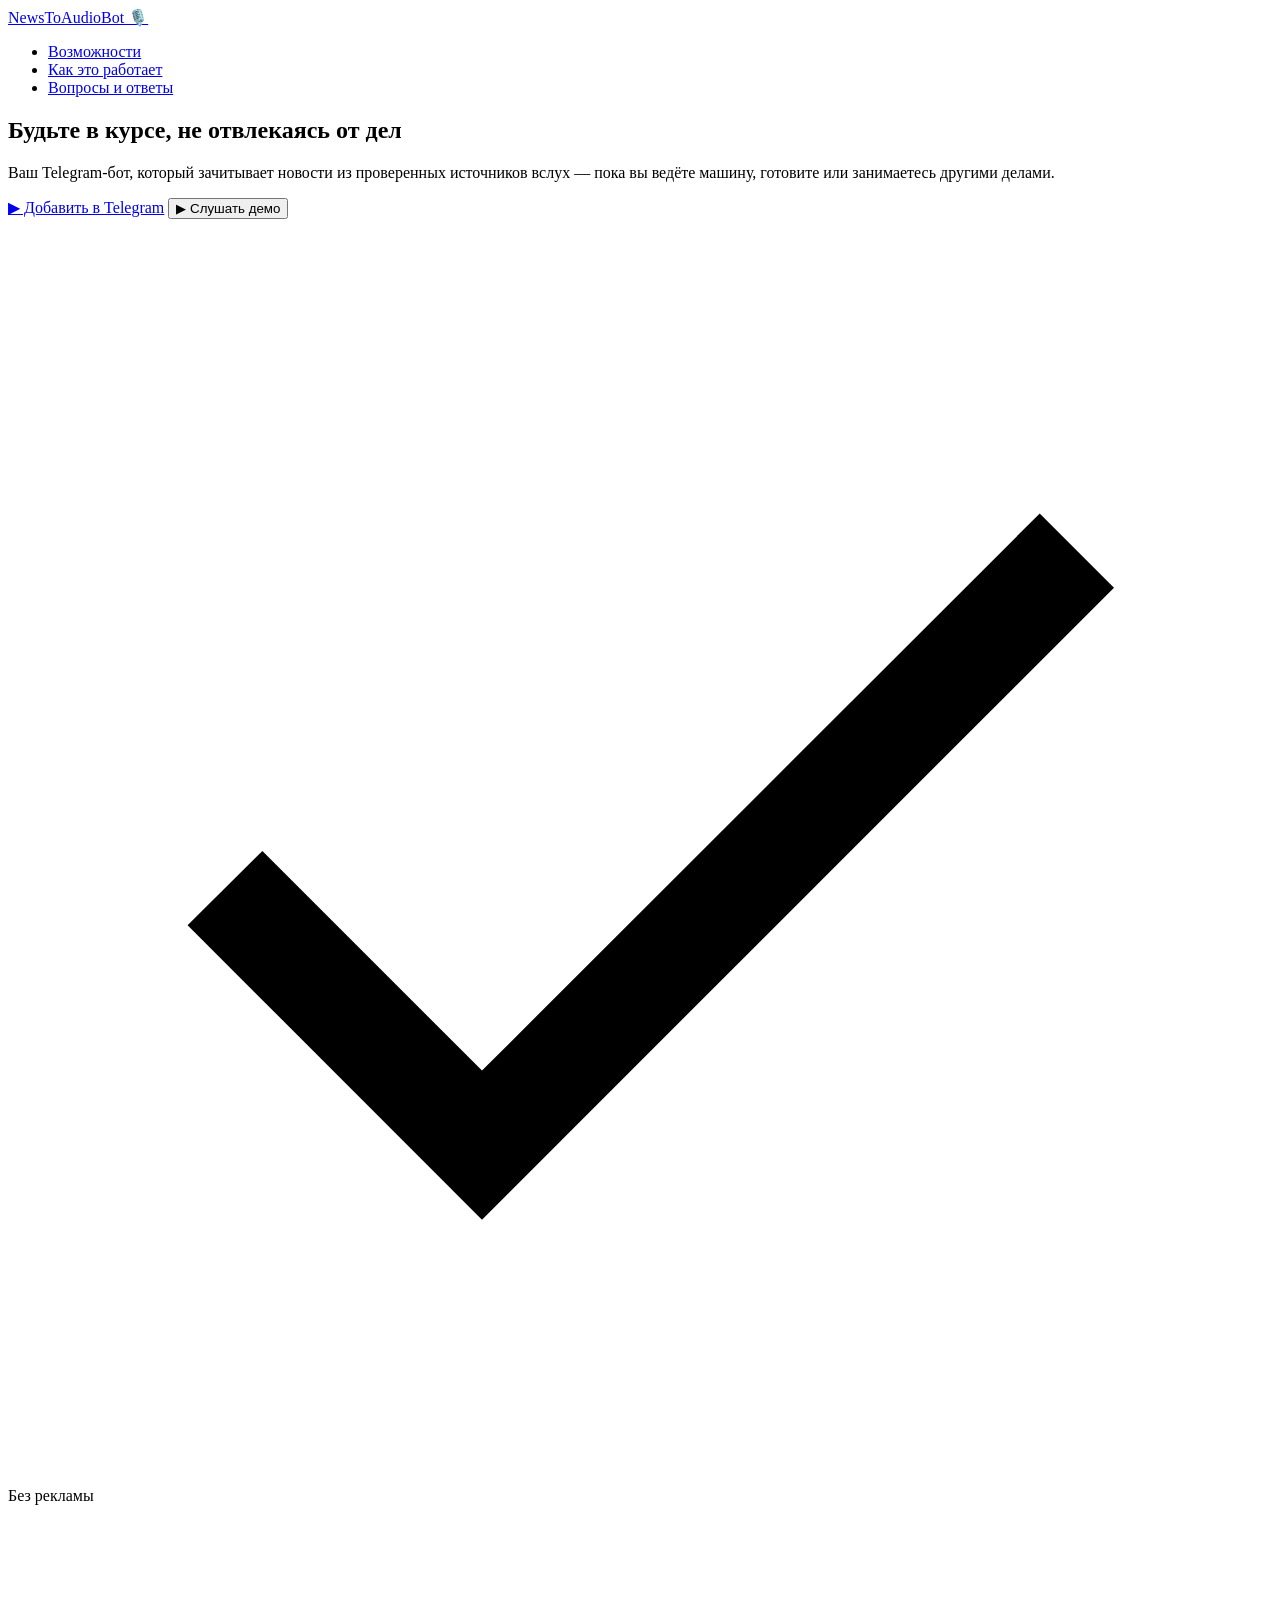
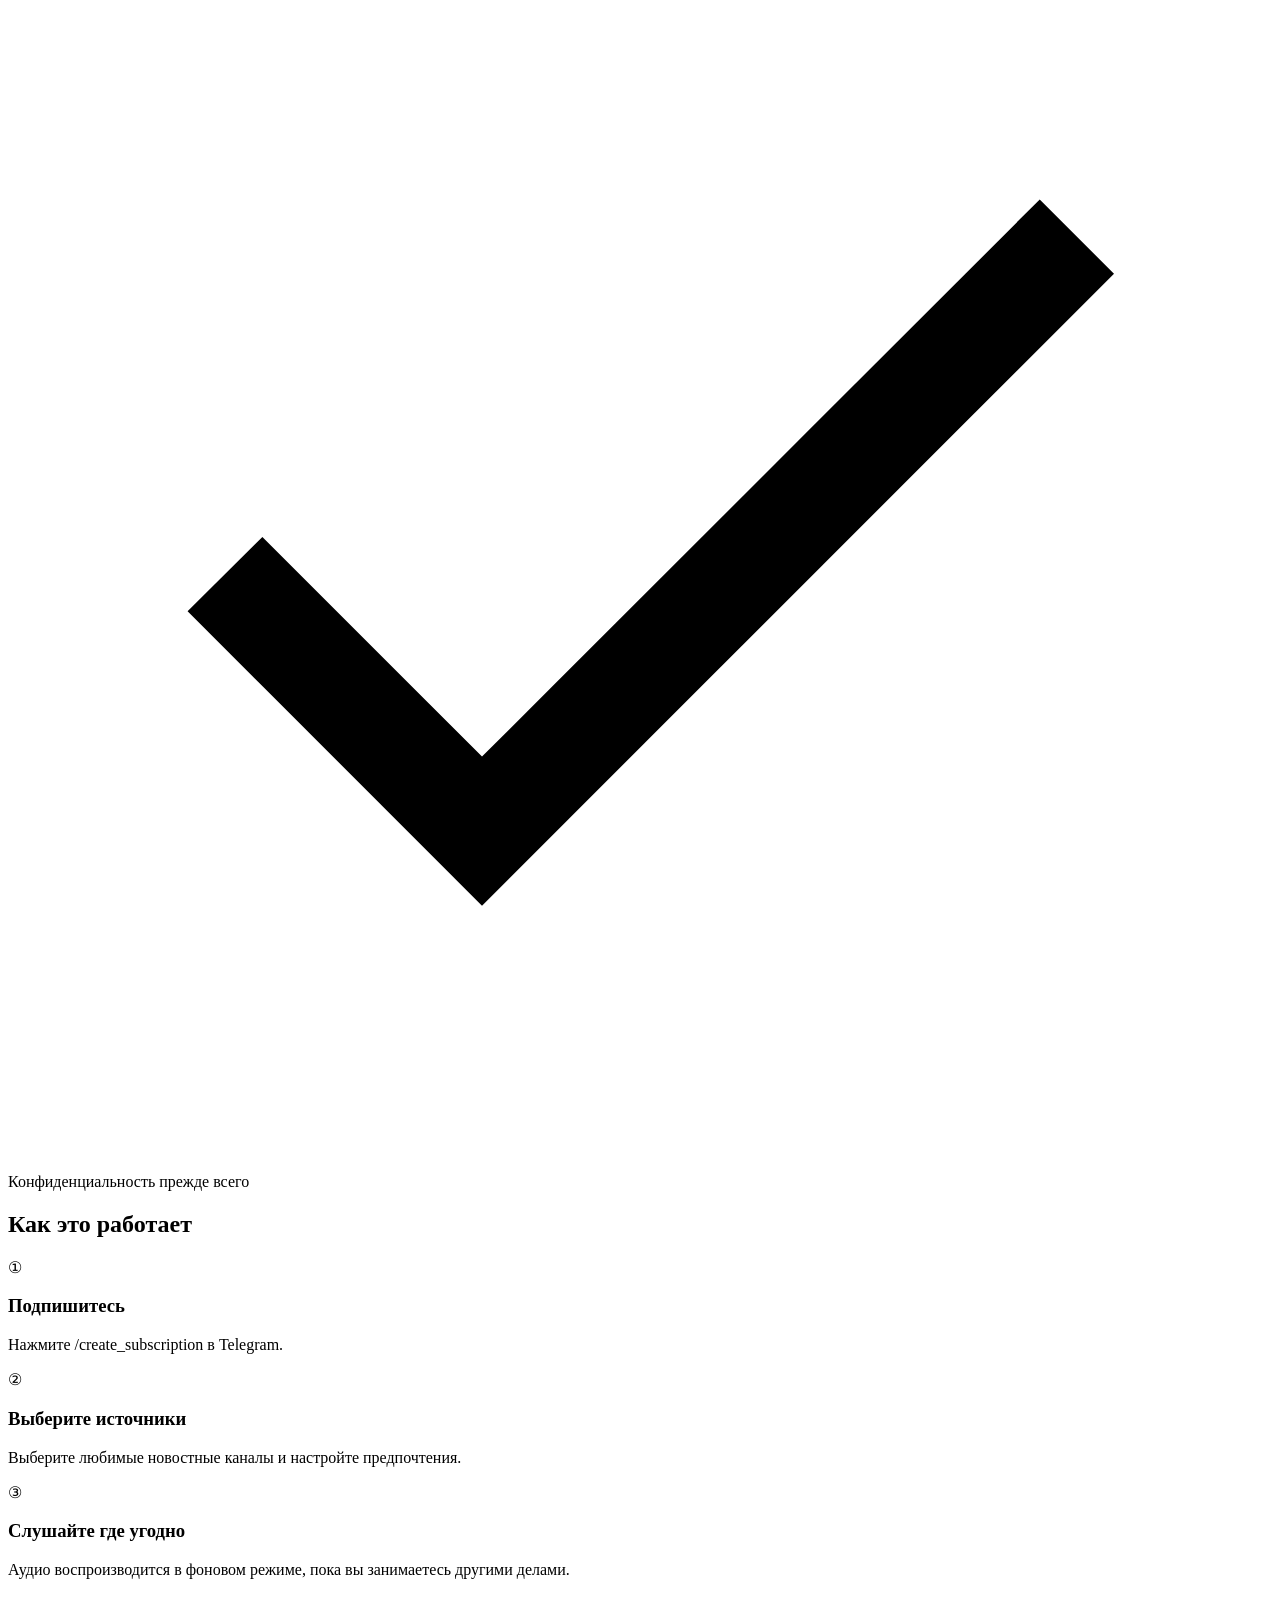
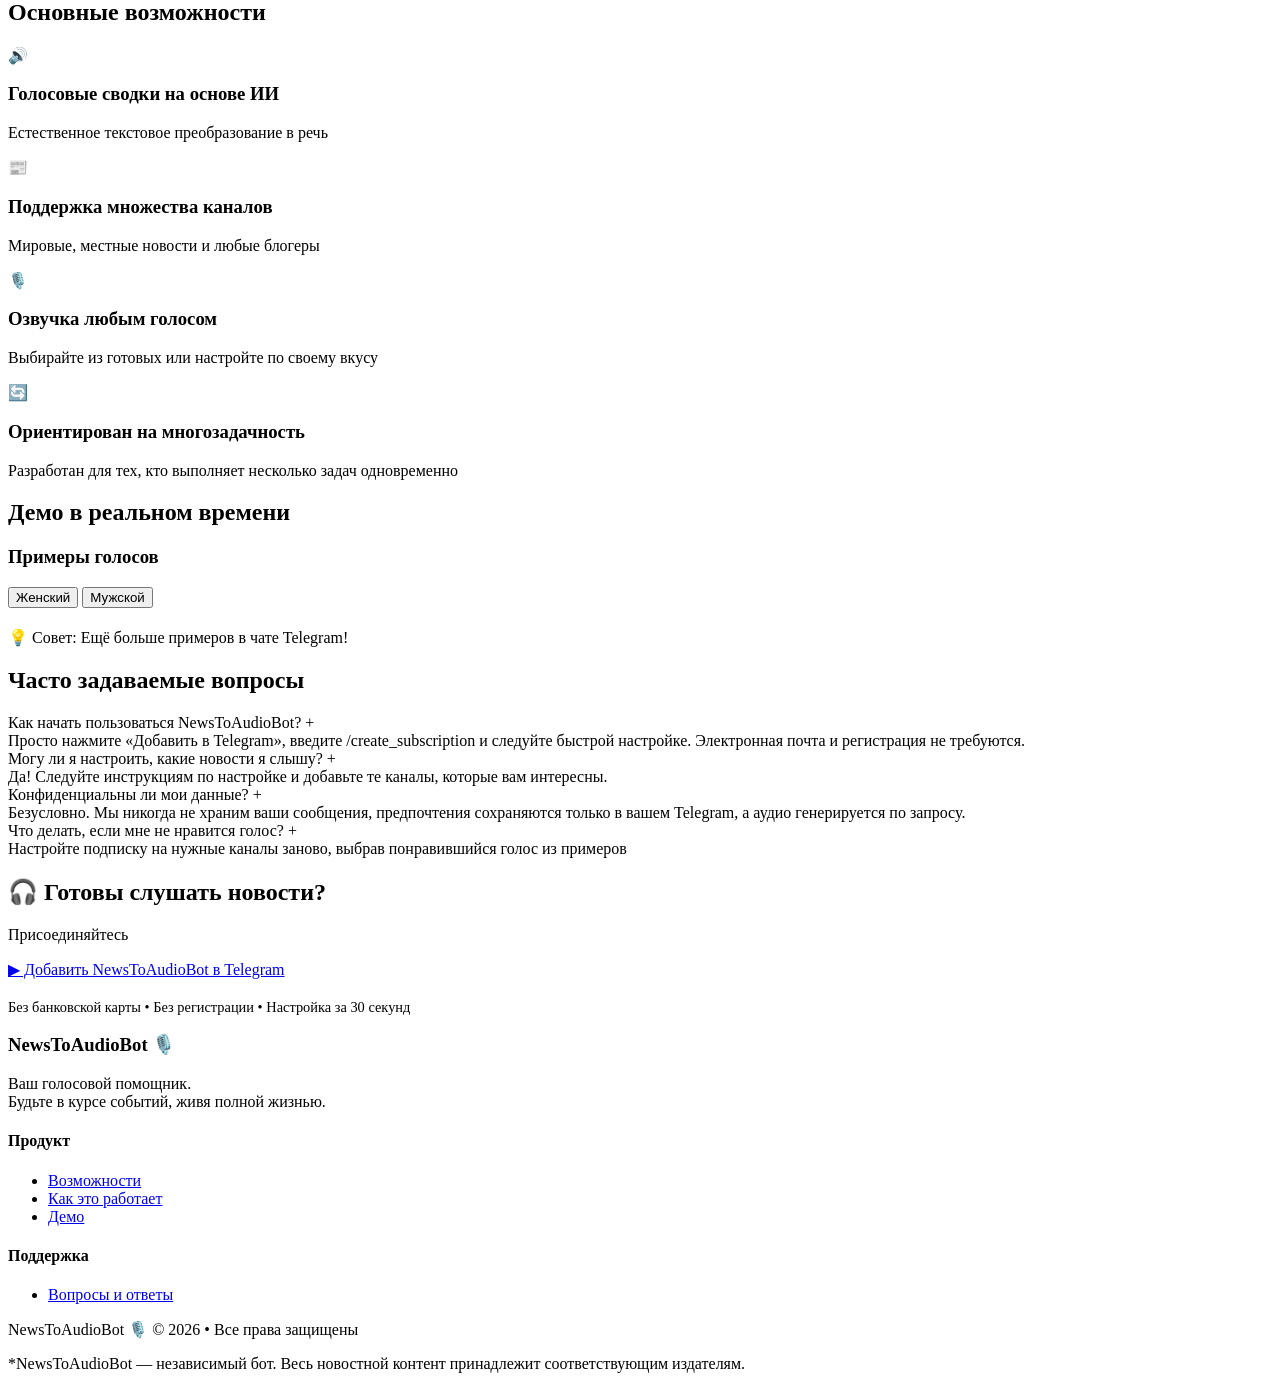
==== index.html @ 3ec984e5 "First commit" ====
<!DOCTYPE html>
<html lang="ru">

<head>
    <meta charset="UTF-8">
    <meta name="viewport" content="width=device-width, initial-scale=1.0">
    <title>NewsToAudioBot 🎙️ — Stay Informed, Hands-Free</title>
    <link href="https://fonts.googleapis.com/css2?family=Inter:wght@400;500;600;700&display=swap" rel="stylesheet">
    <link href="./assets/style.css" rel="stylesheet" />
</head>

<body>
    <!-- Navigation -->
    <nav>
        <div class="container nav-content">
            <a href="#" class="logo">NewsToAudioBot 🎙️</a>
            <ul class="nav-links">
                <li><a href="#features">Возможности</a></li>
                <li><a href="#how-it-works">Как это работает</a></li>
                <li><a href="#faq">Вопросы и ответы</a></li>
            </ul>
        </div>
    </nav>

    <!-- Hero Section -->
    <section class="hero">
        <div class="container hero-content">
            <div class="hero-text">
                <h1>Будьте в&nbsp;курсе, не&nbsp;отвлекаясь от&nbsp;дел</h1>
                <p>Ваш Telegram-бот, который зачитывает новости из проверенных источников вслух — пока вы ведёте машину,
                    готовите или занимаетесь другими делами.</p>
                <div class="cta-buttons">
                    <a href="https://t.me/news_to_audo_bot" class="btn btn-primary" target="_blank">▶ Добавить в
                        Telegram</a>
                    <button class="btn btn-secondary" id="demo-button">▶ Слушать демо</button>
                    <audio src="./assets/demo.ogg" id="demo-audio"></audio>
                </div>
                <div class="trust-badges">
                    <div class="badge">
                        <svg viewBox="0 0 24 24">
                            <path d="M9 16.17L4.83 12l-1.42 1.41L9 19 21 7l-1.41-1.41z" />
                        </svg>
                        Без рекламы
                    </div>
                    <div class="badge">
                        <svg viewBox="0 0 24 24">
                            <path d="M9 16.17L4.83 12l-1.42 1.41L9 19 21 7l-1.41-1.41z" />
                        </svg>
                        Конфиденциальность прежде всего
                    </div>
                </div>
            </div>
        </div>
    </section>

    <!-- How It Works -->
    <section class="how-it-works" id="how-it-works">
        <div class="container">
            <h2 class="section-title">Как это работает</h2>
            <div class="steps-grid">
                <div class="step-card">
                    <div class="step-number">①</div>
                    <h3>Подпишитесь</h3>
                    <p>Нажмите /create_subscription в&nbsp;Telegram.</p>
                </div>
                <div class="step-card">
                    <div class="step-number">②</div>
                    <h3>Выберите источники</h3>
                    <p>Выберите любимые новостные каналы и настройте предпочтения.</p>
                </div>
                <div class="step-card">
                    <div class="step-number">③</div>
                    <h3>Слушайте где угодно</h3>
                    <p>Аудио воспроизводится в фоновом режиме, пока вы занимаетесь другими делами.</p>
                </div>
            </div>
        </div>
    </section>

    <!-- Features -->
    <section class="features" id="features">
        <div class="container">
            <h2 class="section-title">Основные возможности</h2>
            <div class="features-grid">
                <div class="feature-card">
                    <div class="feature-icon">🔊</div>
                    <h3>Голосовые сводки на основе ИИ</h3>
                    <p>Естественное текстовое преобразование в речь</p>
                </div>
                <div class="feature-card">
                    <div class="feature-icon">📰</div>
                    <h3>Поддержка множества каналов</h3>
                    <p>Мировые, местные новости и любые блогеры</p>
                </div>
                <div class="feature-card">
                    <div class="feature-icon">🎙️</div>
                    <h3>Озвучка любым голосом</h3>
                    <p>Выбирайте из готовых или настройте по своему вкусу</p>
                </div>
                <div class="feature-card">
                    <div class="feature-icon">🔄</div>
                    <h3>Ориентирован на многозадачность</h3>
                    <p>Разработан для тех, кто выполняет несколько задач одновременно</p>
                </div>
            </div>
        </div>
    </section>

    <!-- Demo Section -->
    <section class="demo" id="demo">
        <div class="container">
            <h2 class="section-title">Демо в реальном времени</h2>
            <div class="audio-player">
                <h3>Примеры голосов</h3>
                <div class="player-controls">
                    <button class="btn btn-primary play-btn" id="woman-button">Женский</button>
                    <audio src="./assets/woman.ogg" id="woman-sample"></audio>
                    <button class="btn btn-primary play-btn" id="man-button">Мужской</button>
                    <audio src="./assets/man.ogg" id="man-sample"></audio>
                </div>
                <p style="margin-top: 20px; color: var(--text-muted);">💡 Совет: Eщё больше примеров в чате Telegram!
                </p>
            </div>
        </div>
    </section>

    <!-- FAQ -->
    <section class="faq" id="faq">
        <div class="container">
            <h2 class="section-title">Часто задаваемые вопросы</h2>
            <div class="faq-item">
                <div class="faq-question">
                    Как начать пользоваться NewsToAudioBot?
                    <span>+</span>
                </div>
                <div class="faq-answer">
                    Просто нажмите «Добавить в Telegram», введите /create_subscription и следуйте быстрой настройке.
                    Электронная почта
                    и регистрация не требуются.
                </div>
            </div>
            <div class="faq-item">
                <div class="faq-question">
                    Могу ли я настроить, какие новости я слышу?
                    <span>+</span>
                </div>
                <div class="faq-answer">
                    Да! Следуйте инструкциям по настройке и добавьте те каналы, которые вам интересны.
                </div>
            </div>
            <div class="faq-item">
                <div class="faq-question">
                    Конфиденциальны ли мои данные?
                    <span>+</span>
                </div>
                <div class="faq-answer">
                    Безусловно. Мы никогда не храним ваши сообщения, предпочтения сохраняются только в вашем Telegram, а
                    аудио генерируется по запросу.
                </div>
            </div>
            <div class="faq-item">
                <div class="faq-question">
                    Что делать, если мне не нравится голос?
                    <span>+</span>
                </div>
                <div class="faq-answer">
                    Настройте подписку на нужные каналы заново, выбрав понравившийся голос из примеров
                </div>
            </div>
        </div>
    </section>

    <!-- Final CTA -->
    <section class="final-cta">
        <div class="container">
            <h2>🎧 Готовы слушать новости?</h2>
            <p>Присоединяйтесь</p>
            <a href="https://t.me/news_to_audo_bot" target="_blank" class="btn btn-primary">▶ Добавить NewsToAudioBot в
                Telegram</a>
            <p style="margin-top: 20px; font-size: 0.9rem; color: var(--text-muted);">Без банковской карты • Без
                регистрации • Настройка за 30 секунд</p>
        </div>
    </section>

    <!-- Footer -->
    <footer>
        <div class="container">
            <div class="footer-content">
                <div class="footer-brand">
                    <h3>NewsToAudioBot 🎙️</h3>
                    <p>Ваш голосовой помощник.<br />Будьте в&nbsp;курсе событий, живя полной жизнью.</p>
                </div>
                <div class="footer-links">
                    <h4>Продукт</h4>
                    <ul>
                        <li><a href="#features">Возможности</a></li>
                        <li><a href="#how-it-works">Как это работает</a></li>
                        <li><a href="#demo">Демо</a></li>
                    </ul>
                </div>
                <div class="footer-links">
                    <h4>Поддержка</h4>
                    <ul>
                        <li><a href="#faq">Вопросы и ответы</a></li>
                    </ul>
                </div>
            </div>
            <div class="footer-bottom">
                <p>NewsToAudioBot 🎙️ © 2026 • Все права защищены</p>
                <p style="margin-top: 10px;">*NewsToAudioBot — независимый бот. Весь новостной контент принадлежит
                    соответствующим издателям.</p>
            </div>
        </div>
    </footer>
    <script src="./assets/script.js"></script>

</body>

</html>
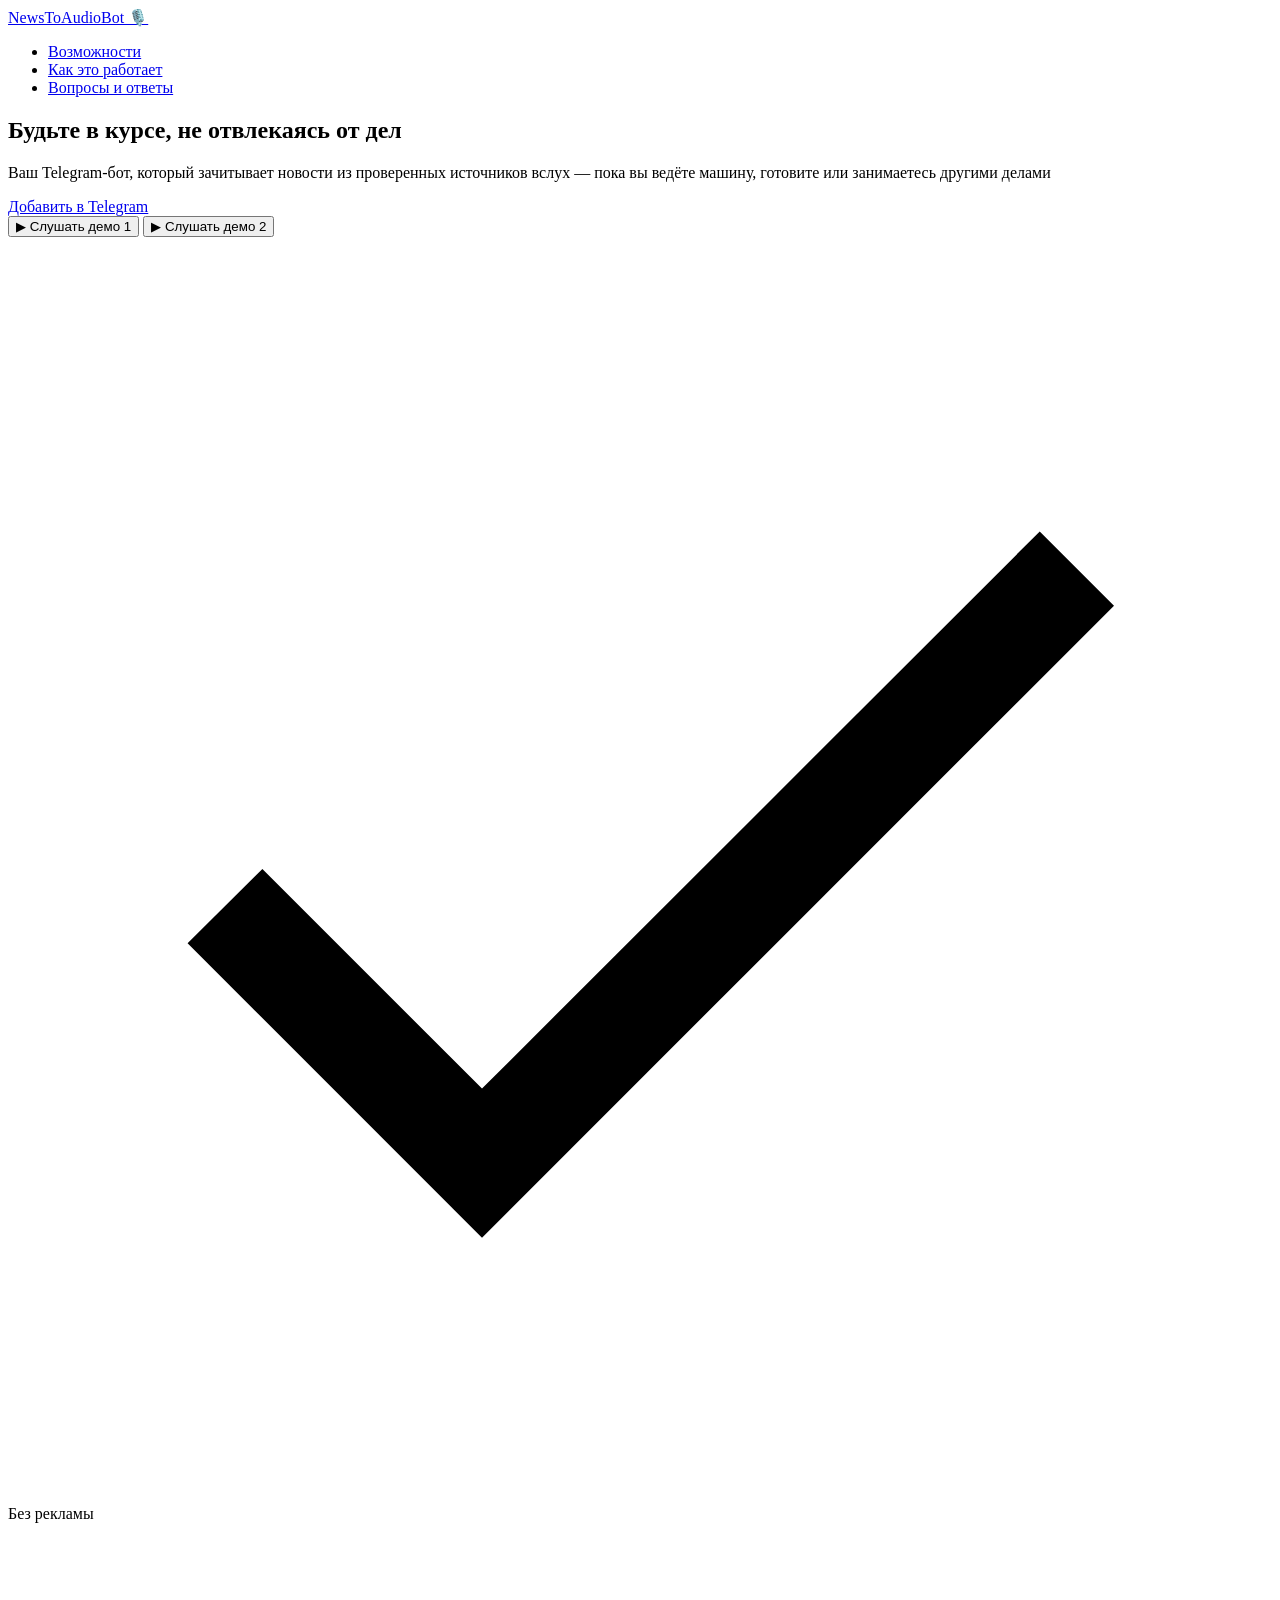
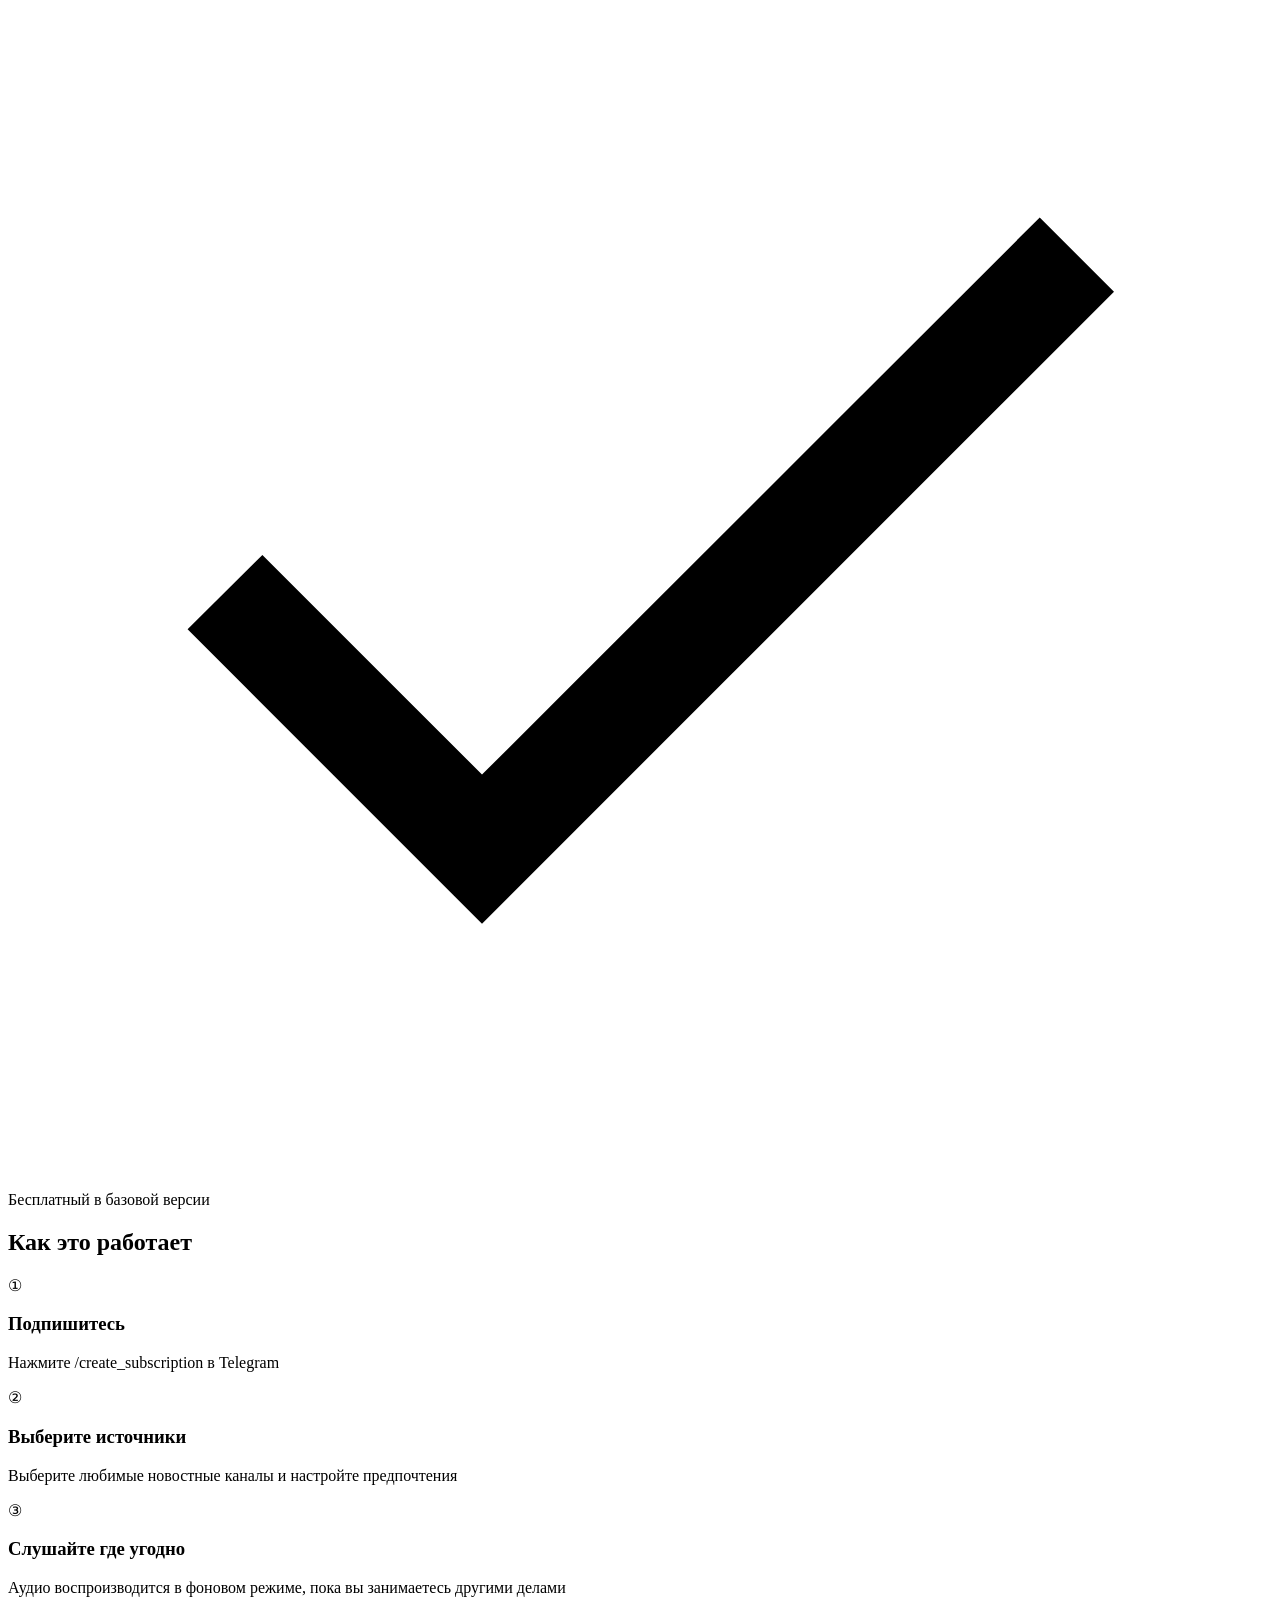
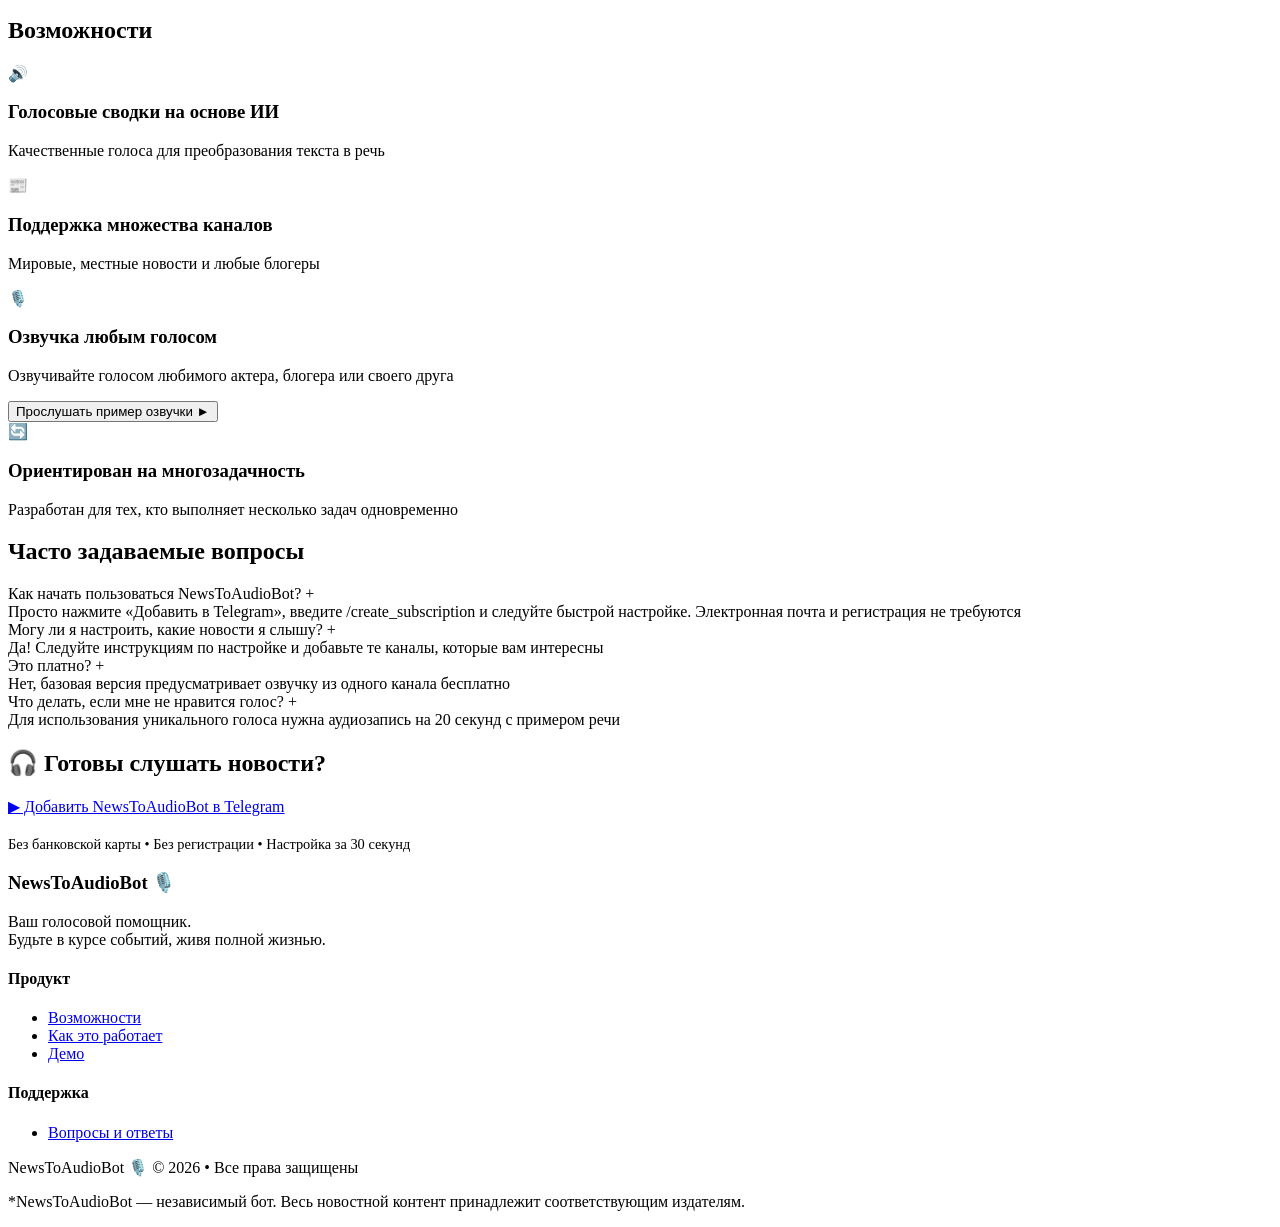
==== commit fcd3b43a: "Change blogger voice" ====
--- a/index.html
+++ b/index.html
@@ -28,13 +28,16 @@
             <div class="hero-text">
                 <h1>Будьте в&nbsp;курсе, не&nbsp;отвлекаясь от&nbsp;дел</h1>
                 <p>Ваш Telegram-бот, который зачитывает новости из проверенных источников вслух — пока вы ведёте машину,
-                    готовите или занимаетесь другими делами.</p>
+                    готовите или занимаетесь другими делами</p>
+                <a href="https://t.me/news_to_audo_bot" class="btn btn-primary fly-btn" target="_blank">Добавить в
+                    Telegram</a>
                 <div class="cta-buttons">
-                    <a href="https://t.me/news_to_audo_bot" class="btn btn-primary" target="_blank">▶ Добавить в
-                        Telegram</a>
-                    <button class="btn btn-secondary" id="demo-button">▶ Слушать демо</button>
-                    <audio src="./assets/demo.ogg" id="demo-audio"></audio>
-                </div>
+                    <button class="btn btn-secondary" id="woman-button">▶ Слушать демо 1</button>
+                    <audio src="./assets/woman.ogg" id="woman-sample"></audio>
+                    <button class="btn btn-secondary" id="man-button">▶ Слушать демо 2</button>
+                    <audio src="./assets/man.ogg" id="man-sample"></audio>
+                </div>
+
                 <div class="trust-badges">
                     <div class="badge">
                         <svg viewBox="0 0 24 24">
@@ -46,7 +49,7 @@
                         <svg viewBox="0 0 24 24">
                             <path d="M9 16.17L4.83 12l-1.42 1.41L9 19 21 7l-1.41-1.41z" />
                         </svg>
-                        Конфиденциальность прежде всего
+                        Бесплатный в базовой версии
                     </div>
                 </div>
             </div>
@@ -61,17 +64,17 @@
                 <div class="step-card">
                     <div class="step-number">①</div>
                     <h3>Подпишитесь</h3>
-                    <p>Нажмите /create_subscription в&nbsp;Telegram.</p>
+                    <p>Нажмите /create_subscription в&nbsp;Telegram</p>
                 </div>
                 <div class="step-card">
                     <div class="step-number">②</div>
                     <h3>Выберите источники</h3>
-                    <p>Выберите любимые новостные каналы и настройте предпочтения.</p>
+                    <p>Выберите любимые новостные каналы и настройте предпочтения</p>
                 </div>
                 <div class="step-card">
                     <div class="step-number">③</div>
                     <h3>Слушайте где угодно</h3>
-                    <p>Аудио воспроизводится в фоновом режиме, пока вы занимаетесь другими делами.</p>
+                    <p>Аудио воспроизводится в фоновом режиме, пока вы занимаетесь другими делами</p>
                 </div>
             </div>
         </div>
@@ -80,12 +83,12 @@
     <!-- Features -->
     <section class="features" id="features">
         <div class="container">
-            <h2 class="section-title">Основные возможности</h2>
+            <h2 class="section-title">Возможности</h2>
             <div class="features-grid">
                 <div class="feature-card">
                     <div class="feature-icon">🔊</div>
                     <h3>Голосовые сводки на основе ИИ</h3>
-                    <p>Естественное текстовое преобразование в речь</p>
+                    <p>Качественные голоса для преобразования текста в речь</p>
                 </div>
                 <div class="feature-card">
                     <div class="feature-icon">📰</div>
@@ -95,7 +98,9 @@
                 <div class="feature-card">
                     <div class="feature-icon">🎙️</div>
                     <h3>Озвучка любым голосом</h3>
-                    <p>Выбирайте из готовых или настройте по своему вкусу</p>
+                    <p>Озвучивайте голосом любимого актера, блогера или своего друга</p>
+                    <button class="example-btn" id="example-button" type="button">Прослушать пример озвучки &#9658;</button>
+                    <audio src="./assets/demo.ogg" id="example-sample"></audio>
                 </div>
                 <div class="feature-card">
                     <div class="feature-icon">🔄</div>
@@ -106,24 +111,6 @@
         </div>
     </section>
 
-    <!-- Demo Section -->
-    <section class="demo" id="demo">
-        <div class="container">
-            <h2 class="section-title">Демо в реальном времени</h2>
-            <div class="audio-player">
-                <h3>Примеры голосов</h3>
-                <div class="player-controls">
-                    <button class="btn btn-primary play-btn" id="woman-button">Женский</button>
-                    <audio src="./assets/woman.ogg" id="woman-sample"></audio>
-                    <button class="btn btn-primary play-btn" id="man-button">Мужской</button>
-                    <audio src="./assets/man.ogg" id="man-sample"></audio>
-                </div>
-                <p style="margin-top: 20px; color: var(--text-muted);">💡 Совет: Eщё больше примеров в чате Telegram!
-                </p>
-            </div>
-        </div>
-    </section>
-
     <!-- FAQ -->
     <section class="faq" id="faq">
         <div class="container">
@@ -135,8 +122,7 @@
                 </div>
                 <div class="faq-answer">
                     Просто нажмите «Добавить в Telegram», введите /create_subscription и следуйте быстрой настройке.
-                    Электронная почта
-                    и регистрация не требуются.
+                    Электронная почта и регистрация не требуются
                 </div>
             </div>
             <div class="faq-item">
@@ -145,17 +131,16 @@
                     <span>+</span>
                 </div>
                 <div class="faq-answer">
-                    Да! Следуйте инструкциям по настройке и добавьте те каналы, которые вам интересны.
-                </div>
-            </div>
-            <div class="faq-item">
-                <div class="faq-question">
-                    Конфиденциальны ли мои данные?
-                    <span>+</span>
-                </div>
-                <div class="faq-answer">
-                    Безусловно. Мы никогда не храним ваши сообщения, предпочтения сохраняются только в вашем Telegram, а
-                    аудио генерируется по запросу.
+                    Да! Следуйте инструкциям по настройке и добавьте те каналы, которые вам интересны
+                </div>
+            </div>
+            <div class="faq-item">
+                <div class="faq-question">
+                    Это платно?
+                    <span>+</span>
+                </div>
+                <div class="faq-answer">
+                    Нет, базовая версия предусматривает озвучку из одного канала бесплатно
                 </div>
             </div>
             <div class="faq-item">
@@ -164,7 +149,7 @@
                     <span>+</span>
                 </div>
                 <div class="faq-answer">
-                    Настройте подписку на нужные каналы заново, выбрав понравившийся голос из примеров
+                    Для использования уникального голоса нужна аудиозапись на 20 секунд с примером речи
                 </div>
             </div>
         </div>
@@ -174,7 +159,6 @@
     <section class="final-cta">
         <div class="container">
             <h2>🎧 Готовы слушать новости?</h2>
-            <p>Присоединяйтесь</p>
             <a href="https://t.me/news_to_audo_bot" target="_blank" class="btn btn-primary">▶ Добавить NewsToAudioBot в
                 Telegram</a>
             <p style="margin-top: 20px; font-size: 0.9rem; color: var(--text-muted);">Без банковской карты • Без
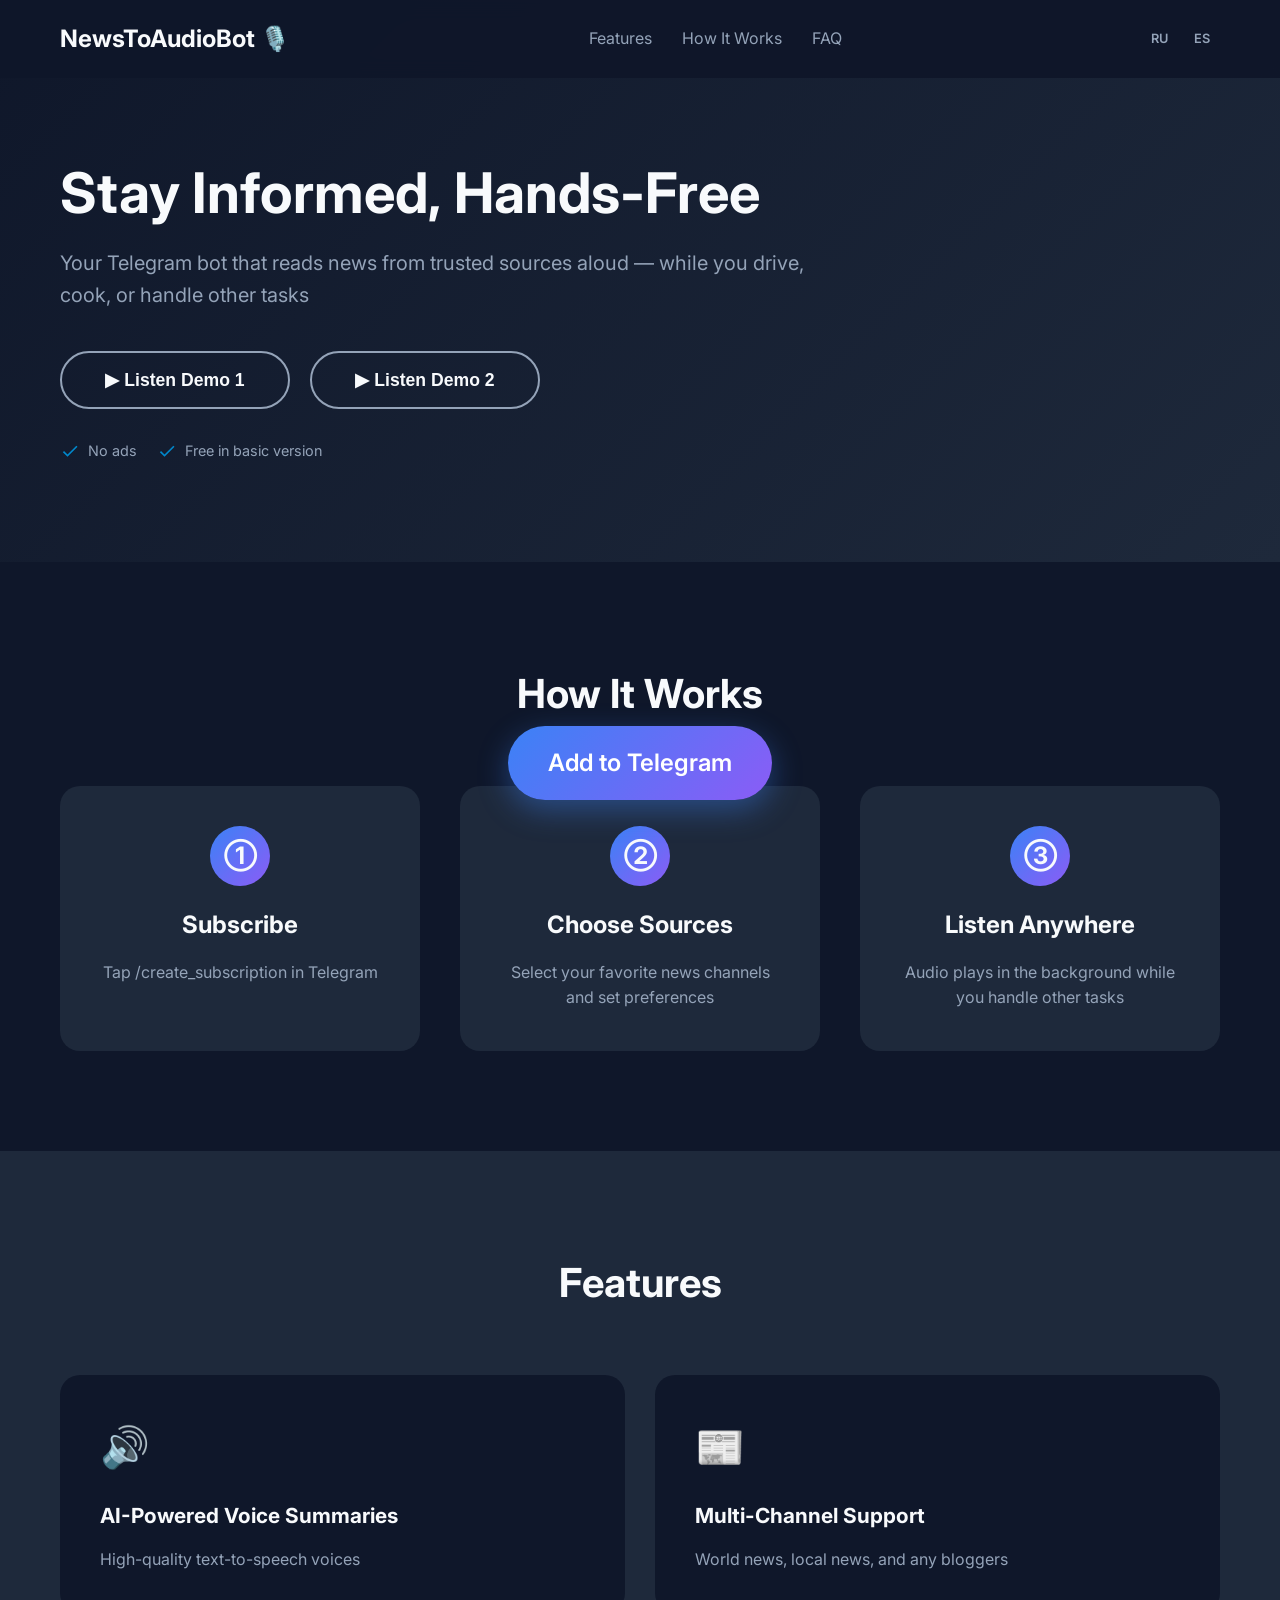
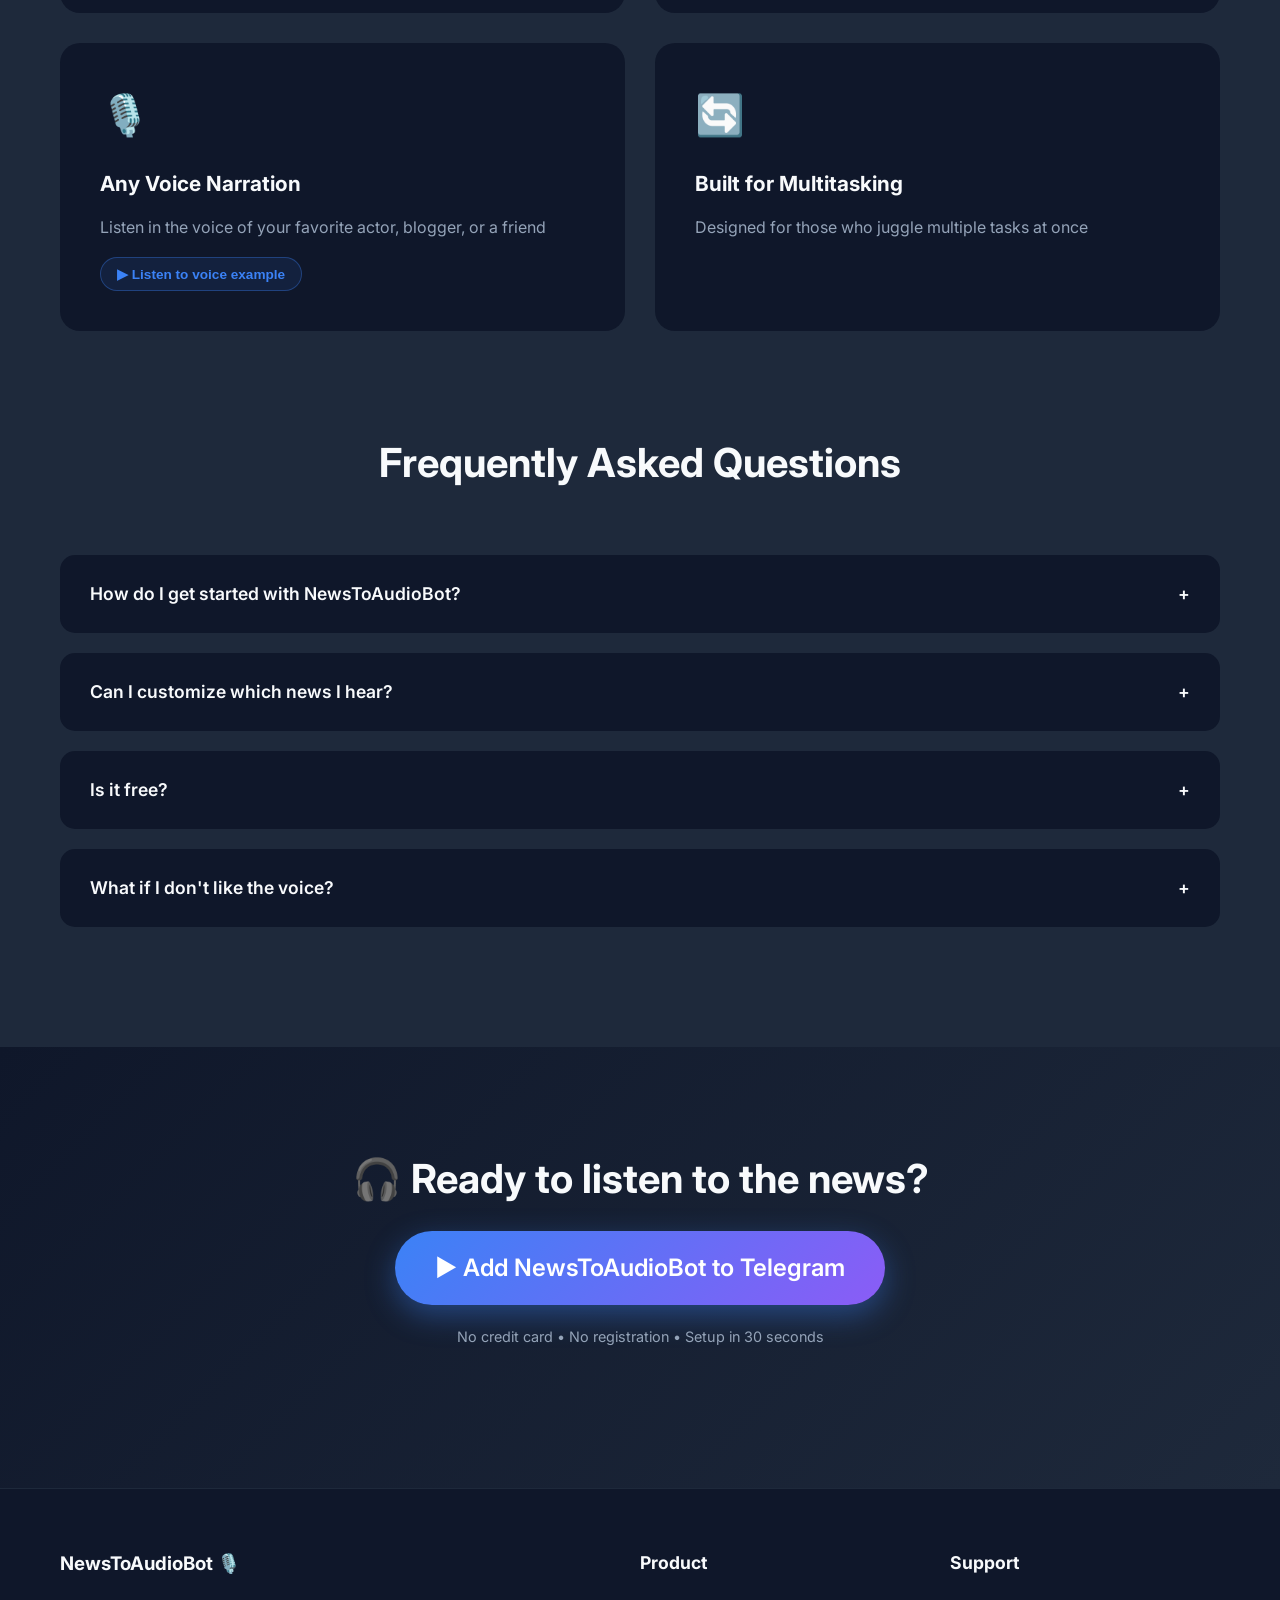
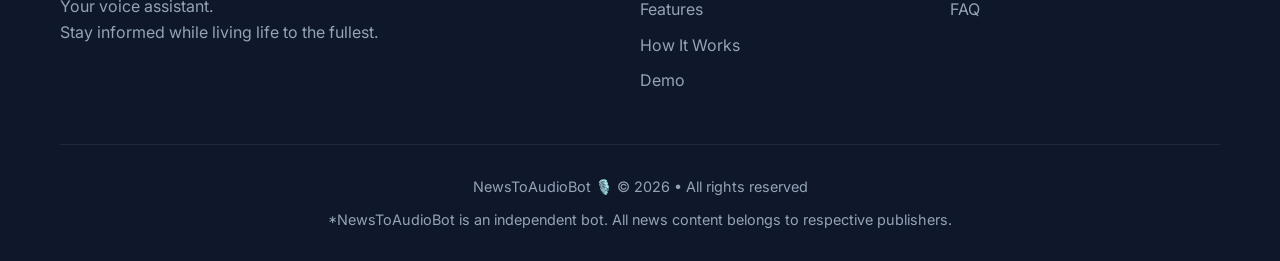
==== commit 21e19ca4: "Voices for each lang" ====
--- a/index.html
+++ b/index.html
@@ -1,24 +1,36 @@
 <!DOCTYPE html>
-<html lang="ru">
+<html lang="en">
 
 <head>
     <meta charset="UTF-8">
     <meta name="viewport" content="width=device-width, initial-scale=1.0">
     <title>NewsToAudioBot 🎙️ — Stay Informed, Hands-Free</title>
+    <!-- Google Tag Manager -->
+    <script>(function(w,d,s,l,i){w[l]=w[l]||[];w[l].push({'gtm.start': new Date().getTime(),event:'gtm.js'});var f=d.getElementsByTagName(s)[0], j=d.createElement(s),dl=l!='dataLayer'?'&l='+l:'';j.async=true;j.src= 'https://www.googletagmanager.com/gtm.js?id='+i+dl;f.parentNode.insertBefore(j,f);})(window,document,'script','dataLayer','GTM-N5Z9DP6G');</script>
+    <!-- End Google Tag Manager -->
+    <link rel="icon" type="image/svg+xml" href="/favicon.svg">
     <link href="https://fonts.googleapis.com/css2?family=Inter:wght@400;500;600;700&display=swap" rel="stylesheet">
-    <link href="./assets/style.css" rel="stylesheet" />
+    <link href="/assets/style.css" rel="stylesheet" />
 </head>
 
 <body>
+    <!-- Google Tag Manager (noscript) -->
+    <noscript><iframe src="https://www.googletagmanager.com/ns.html?id=GTM-N5Z9DP6G" height="0" width="0" style="display:none;visibility:hidden"></iframe></noscript>
+    <!-- End Google Tag Manager (noscript) -->
+
     <!-- Navigation -->
     <nav>
         <div class="container nav-content">
-            <a href="#" class="logo">NewsToAudioBot 🎙️</a>
+            <a href="/" class="logo">NewsToAudioBot 🎙️</a>
             <ul class="nav-links">
-                <li><a href="#features">Возможности</a></li>
-                <li><a href="#how-it-works">Как это работает</a></li>
-                <li><a href="#faq">Вопросы и ответы</a></li>
+                <li><a href="#features">Features</a></li>
+                <li><a href="#how-it-works">How It Works</a></li>
+                <li><a href="#faq">FAQ</a></li>
             </ul>
+            <div class="lang-switcher">
+                <a href="/ru/" class="lang-btn">RU</a>
+                <a href="/es/" class="lang-btn">ES</a>
+            </div>
         </div>
     </nav>
 
@@ -26,30 +38,27 @@
     <section class="hero">
         <div class="container hero-content">
             <div class="hero-text">
-                <h1>Будьте в&nbsp;курсе, не&nbsp;отвлекаясь от&nbsp;дел</h1>
-                <p>Ваш Telegram-бот, который зачитывает новости из проверенных источников вслух — пока вы ведёте машину,
-                    готовите или занимаетесь другими делами</p>
-                <a href="https://t.me/news_to_audo_bot" class="btn btn-primary fly-btn" target="_blank">Добавить в
-                    Telegram</a>
+                <h1>Stay Informed,&nbsp;Hands-Free</h1>
+                <p>Your Telegram bot that reads news from trusted sources aloud — while you drive, cook, or handle other tasks</p>
+                <a href="https://t.me/news_to_audo_bot" class="btn btn-primary fly-btn" target="_blank">Add to Telegram</a>
                 <div class="cta-buttons">
-                    <button class="btn btn-secondary" id="woman-button">▶ Слушать демо 1</button>
+                    <button class="btn btn-secondary" data-pause="Pause" id="woman-button">&#9654; Listen Demo 1</button>
                     <audio src="./assets/woman.ogg" id="woman-sample"></audio>
-                    <button class="btn btn-secondary" id="man-button">▶ Слушать демо 2</button>
+                    <button class="btn btn-secondary" data-pause="Pause" id="man-button">&#9654; Listen Demo 2</button>
                     <audio src="./assets/man.ogg" id="man-sample"></audio>
                 </div>
-
                 <div class="trust-badges">
                     <div class="badge">
                         <svg viewBox="0 0 24 24">
                             <path d="M9 16.17L4.83 12l-1.42 1.41L9 19 21 7l-1.41-1.41z" />
                         </svg>
-                        Без рекламы
+                        No ads
                     </div>
                     <div class="badge">
                         <svg viewBox="0 0 24 24">
                             <path d="M9 16.17L4.83 12l-1.42 1.41L9 19 21 7l-1.41-1.41z" />
                         </svg>
-                        Бесплатный в базовой версии
+                        Free in basic version
                     </div>
                 </div>
             </div>
@@ -59,22 +68,22 @@
     <!-- How It Works -->
     <section class="how-it-works" id="how-it-works">
         <div class="container">
-            <h2 class="section-title">Как это работает</h2>
+            <h2 class="section-title">How It Works</h2>
             <div class="steps-grid">
                 <div class="step-card">
                     <div class="step-number">①</div>
-                    <h3>Подпишитесь</h3>
-                    <p>Нажмите /create_subscription в&nbsp;Telegram</p>
+                    <h3>Subscribe</h3>
+                    <p>Tap /create_subscription in&nbsp;Telegram</p>
                 </div>
                 <div class="step-card">
                     <div class="step-number">②</div>
-                    <h3>Выберите источники</h3>
-                    <p>Выберите любимые новостные каналы и настройте предпочтения</p>
+                    <h3>Choose Sources</h3>
+                    <p>Select your favorite news channels and set preferences</p>
                 </div>
                 <div class="step-card">
                     <div class="step-number">③</div>
-                    <h3>Слушайте где угодно</h3>
-                    <p>Аудио воспроизводится в фоновом режиме, пока вы занимаетесь другими делами</p>
+                    <h3>Listen Anywhere</h3>
+                    <p>Audio plays in the background while you handle other tasks</p>
                 </div>
             </div>
         </div>
@@ -83,29 +92,29 @@
     <!-- Features -->
     <section class="features" id="features">
         <div class="container">
-            <h2 class="section-title">Возможности</h2>
+            <h2 class="section-title">Features</h2>
             <div class="features-grid">
                 <div class="feature-card">
                     <div class="feature-icon">🔊</div>
-                    <h3>Голосовые сводки на основе ИИ</h3>
-                    <p>Качественные голоса для преобразования текста в речь</p>
+                    <h3>AI-Powered Voice Summaries</h3>
+                    <p>High-quality text-to-speech voices</p>
                 </div>
                 <div class="feature-card">
                     <div class="feature-icon">📰</div>
-                    <h3>Поддержка множества каналов</h3>
-                    <p>Мировые, местные новости и любые блогеры</p>
+                    <h3>Multi-Channel Support</h3>
+                    <p>World news, local news, and any bloggers</p>
                 </div>
                 <div class="feature-card">
                     <div class="feature-icon">🎙️</div>
-                    <h3>Озвучка любым голосом</h3>
-                    <p>Озвучивайте голосом любимого актера, блогера или своего друга</p>
-                    <button class="example-btn" id="example-button" type="button">Прослушать пример озвучки &#9658;</button>
-                    <audio src="./assets/demo.ogg" id="example-sample"></audio>
+                    <h3>Any Voice Narration</h3>
+                    <p>Listen in the voice of your favorite actor, blogger, or a friend</p>
+                    <button class="example-btn" data-stop="Stop listening &#9208;" id="example-button" type="button">&#9654; Listen to voice example</button>
+                    <audio src="./assets/custom.ogg" id="example-sample"></audio>
                 </div>
                 <div class="feature-card">
                     <div class="feature-icon">🔄</div>
-                    <h3>Ориентирован на многозадачность</h3>
-                    <p>Разработан для тех, кто выполняет несколько задач одновременно</p>
+                    <h3>Built for Multitasking</h3>
+                    <p>Designed for those who juggle multiple tasks at once</p>
                 </div>
             </div>
         </div>
@@ -114,42 +123,41 @@
     <!-- FAQ -->
     <section class="faq" id="faq">
         <div class="container">
-            <h2 class="section-title">Часто задаваемые вопросы</h2>
-            <div class="faq-item">
-                <div class="faq-question">
-                    Как начать пользоваться NewsToAudioBot?
-                    <span>+</span>
-                </div>
-                <div class="faq-answer">
-                    Просто нажмите «Добавить в Telegram», введите /create_subscription и следуйте быстрой настройке.
-                    Электронная почта и регистрация не требуются
-                </div>
-            </div>
-            <div class="faq-item">
-                <div class="faq-question">
-                    Могу ли я настроить, какие новости я слышу?
-                    <span>+</span>
-                </div>
-                <div class="faq-answer">
-                    Да! Следуйте инструкциям по настройке и добавьте те каналы, которые вам интересны
-                </div>
-            </div>
-            <div class="faq-item">
-                <div class="faq-question">
-                    Это платно?
-                    <span>+</span>
-                </div>
-                <div class="faq-answer">
-                    Нет, базовая версия предусматривает озвучку из одного канала бесплатно
-                </div>
-            </div>
-            <div class="faq-item">
-                <div class="faq-question">
-                    Что делать, если мне не нравится голос?
-                    <span>+</span>
-                </div>
-                <div class="faq-answer">
-                    Для использования уникального голоса нужна аудиозапись на 20 секунд с примером речи
+            <h2 class="section-title">Frequently Asked Questions</h2>
+            <div class="faq-item">
+                <div class="faq-question">
+                    How do I get started with NewsToAudioBot?
+                    <span>+</span>
+                </div>
+                <div class="faq-answer">
+                    Just tap "Add to Telegram", enter /create_subscription and follow the quick setup. No email or registration required.
+                </div>
+            </div>
+            <div class="faq-item">
+                <div class="faq-question">
+                    Can I customize which news I hear?
+                    <span>+</span>
+                </div>
+                <div class="faq-answer">
+                    Yes! Follow the setup instructions and add the channels you're interested in.
+                </div>
+            </div>
+            <div class="faq-item">
+                <div class="faq-question">
+                    Is it free?
+                    <span>+</span>
+                </div>
+                <div class="faq-answer">
+                    Yes, the basic version includes one channel for free.
+                </div>
+            </div>
+            <div class="faq-item">
+                <div class="faq-question">
+                    What if I don't like the voice?
+                    <span>+</span>
+                </div>
+                <div class="faq-answer">
+                    To use a unique voice, you need a 20-second audio recording as a voice sample.
                 </div>
             </div>
         </div>
@@ -158,11 +166,9 @@
     <!-- Final CTA -->
     <section class="final-cta">
         <div class="container">
-            <h2>🎧 Готовы слушать новости?</h2>
-            <a href="https://t.me/news_to_audo_bot" target="_blank" class="btn btn-primary">▶ Добавить NewsToAudioBot в
-                Telegram</a>
-            <p style="margin-top: 20px; font-size: 0.9rem; color: var(--text-muted);">Без банковской карты • Без
-                регистрации • Настройка за 30 секунд</p>
+            <h2>🎧 Ready to listen to the news?</h2>
+            <a href="https://t.me/news_to_audo_bot" target="_blank" class="btn btn-primary">&#9654; Add NewsToAudioBot to Telegram</a>
+            <p style="margin-top: 20px; font-size: 0.9rem; color: var(--text-muted);">No credit card &bull; No registration &bull; Setup in 30 seconds</p>
         </div>
     </section>
 
@@ -172,31 +178,30 @@
             <div class="footer-content">
                 <div class="footer-brand">
                     <h3>NewsToAudioBot 🎙️</h3>
-                    <p>Ваш голосовой помощник.<br />Будьте в&nbsp;курсе событий, живя полной жизнью.</p>
+                    <p>Your voice assistant.<br />Stay informed while living life to the fullest.</p>
                 </div>
                 <div class="footer-links">
-                    <h4>Продукт</h4>
+                    <h4>Product</h4>
                     <ul>
-                        <li><a href="#features">Возможности</a></li>
-                        <li><a href="#how-it-works">Как это работает</a></li>
-                        <li><a href="#demo">Демо</a></li>
+                        <li><a href="#features">Features</a></li>
+                        <li><a href="#how-it-works">How It Works</a></li>
+                        <li><a href="#demo">Demo</a></li>
                     </ul>
                 </div>
                 <div class="footer-links">
-                    <h4>Поддержка</h4>
+                    <h4>Support</h4>
                     <ul>
-                        <li><a href="#faq">Вопросы и ответы</a></li>
+                        <li><a href="#faq">FAQ</a></li>
                     </ul>
                 </div>
             </div>
             <div class="footer-bottom">
-                <p>NewsToAudioBot 🎙️ © 2026 • Все права защищены</p>
-                <p style="margin-top: 10px;">*NewsToAudioBot — независимый бот. Весь новостной контент принадлежит
-                    соответствующим издателям.</p>
+                <p>NewsToAudioBot 🎙️ &copy; 2026 &bull; All rights reserved</p>
+                <p style="margin-top: 10px;">*NewsToAudioBot is an independent bot. All news content belongs to respective publishers.</p>
             </div>
         </div>
     </footer>
-    <script src="./assets/script.js"></script>
+    <script src="/assets/script.js"></script>
 
 </body>
 
--- a/assets/style.css
+++ b/assets/style.css
@@ -0,0 +1,521 @@
+ * {
+     margin: 0;
+     padding: 0;
+     box-sizing: border-box;
+ }
+
+ :root {
+     --telegram-blue: #0088cc;
+     --deep-navy: #0f172a;
+     --accent-blue: #3b82f6;
+     --accent-purple: #8b5cf6;
+     --text-light: #f8fafc;
+     --text-muted: #94a3b8;
+     --card-bg: #1e293b;
+ }
+
+ body {
+     font-family: 'Inter', sans-serif;
+     background: var(--deep-navy);
+     color: var(--text-light);
+     line-height: 1.6;
+ }
+
+ .container {
+     max-width: 1200px;
+     margin: 0 auto;
+     padding: 0 20px;
+ }
+
+ /* Navigation */
+ nav {
+     padding: 20px 0;
+     position: fixed;
+     width: 100%;
+     min-height: 40px;
+     top: 0;
+     background: rgba(15, 23, 42, 0.95);
+     backdrop-filter: blur(10px);
+     z-index: 1000;
+ }
+
+ .nav-content {
+     display: flex;
+     justify-content: space-between;
+     align-items: center;
+ }
+
+ .logo {
+     font-size: 1.5rem;
+     font-weight: 700;
+     color: var(--text-light);
+     text-decoration: none;
+ }
+
+ .fly-btn {
+     position: fixed;
+     left: 50%;
+     transform: translateX(-50%);
+     bottom: 100px;
+     animation: pulse 2s infinite;
+     box-shadow: 0 10px 30px rgba(59, 130, 246, 0.6);
+ }
+
+ .nav-links {
+     display: flex;
+     gap: 30px;
+     list-style: none;
+ }
+
+ .lang-switcher {
+     display: flex;
+     gap: 6px;
+     align-items: center;
+ }
+
+ .lang-btn {
+     color: var(--text-muted);
+     text-decoration: none;
+     font-size: 0.8rem;
+     font-weight: 600;
+     padding: 4px 9px;
+     border-radius: 6px;
+     border: 1px solid transparent;
+     transition: color 0.2s, border-color 0.2s, background 0.2s;
+ }
+
+ .lang-btn:hover {
+     color: var(--text-light);
+     border-color: var(--text-muted);
+ }
+
+ .lang-btn.active {
+     color: var(--text-light);
+     border-color: var(--accent-blue);
+     background: rgba(59, 130, 246, 0.15);
+ }
+
+ .nav-links a {
+     color: var(--text-muted);
+     text-decoration: none;
+     transition: color 0.3s;
+ }
+
+ .nav-links a:hover {
+     color: var(--telegram-blue);
+ }
+
+ /* Hero Section */
+ .hero {
+     padding: 160px 0 100px;
+     background: linear-gradient(135deg, var(--deep-navy) 0%, #1e293b 100%);
+     position: relative;
+     overflow: hidden;
+ }
+
+ .hero-content {
+     display: grid;
+     grid-template-columns: 2fr 1fr;
+     align-items: center;
+ }
+
+ .hero-text h1 {
+     font-size: 3.5rem;
+     font-weight: 700;
+     line-height: 1.2;
+     margin-bottom: 20px;
+ }
+
+ .hero-text p {
+     font-size: 1.25rem;
+     color: var(--text-muted);
+     margin-bottom: 40px;
+ }
+
+ .cta-buttons {
+     display: flex;
+     gap: 20px;
+     margin-bottom: 30px;
+ }
+
+ .btn {
+     padding: 15px 40px;
+     border-radius: 50px;
+     font-size: 1.1rem;
+     line-height: 1.5rem;
+     font-weight: 600;
+     cursor: pointer;
+     transition: all 0.3s;
+     text-decoration: none;
+     display: inline-flex;
+     align-items: center;
+     justify-content: center;
+     transition: transform 0.3s, box-shadow 0.3s;
+ }
+
+ .btn-primary {
+     font-size: 1.5rem;
+     padding: 25px 40px;
+     background: linear-gradient(135deg, var(--accent-blue), var(--accent-purple));
+     color: white;
+     border: none;
+     z-index: 7;
+     box-shadow: 0 10px 30px rgba(59, 130, 246, 0.4);
+ }
+
+ .play-btn-active {
+     transform: translateY(-2px);
+     box-shadow: 0 10px 30px rgba(59, 130, 246, 0.4);
+ }
+
+ .play-btn {
+     min-width: 160px;
+ }
+
+ .btn-secondary {
+     background: transparent;
+     color: var(--text-light);
+     padding: 15px 40px;
+     min-width: 230px;
+     border: 2px solid var(--text-muted);
+ }
+
+ .btn-secondary:hover {
+     border-color: var(--telegram-blue);
+     color: var(--telegram-blue);
+ }
+
+ .trust-badges {
+     display: flex;
+     gap: 20px;
+     flex-wrap: wrap;
+ }
+
+ .badge {
+     display: flex;
+     align-items: center;
+     gap: 8px;
+     color: var(--text-muted);
+     font-size: 0.9rem;
+ }
+
+ .badge svg {
+     width: 20px;
+     height: 20px;
+     fill: var(--telegram-blue);
+ }
+
+ /* How It Works */
+ .how-it-works {
+     padding: 100px 0;
+     background: var(--deep-navy);
+ }
+
+ .section-title {
+     text-align: center;
+     font-size: 2.5rem;
+     font-weight: 700;
+     margin-bottom: 60px;
+ }
+
+ .steps-grid {
+     display: grid;
+     grid-template-columns: repeat(3, 1fr);
+     gap: 40px;
+ }
+
+ .step-card {
+     background: var(--card-bg);
+     padding: 40px;
+     border-radius: 20px;
+     text-align: center;
+     transition: transform 0.3s;
+ }
+
+ .step-card:hover {
+     transform: translateY(-10px);
+ }
+
+ .step-number {
+     width: 60px;
+     height: 60px;
+     background: linear-gradient(135deg, var(--accent-blue), var(--accent-purple));
+     border-radius: 50%;
+     display: flex;
+     align-items: center;
+     justify-content: center;
+     font-size: 1.5rem;
+     font-weight: 700;
+     margin: 0 auto 20px;
+ }
+
+ .step-card h3 {
+     font-size: 1.5rem;
+     margin-bottom: 15px;
+ }
+
+ .step-card p {
+     color: var(--text-muted);
+ }
+
+ /* Features */
+ .features {
+     padding: 100px 0;
+     background: #1e293b;
+ }
+
+ .features-grid {
+     display: grid;
+     grid-template-columns: repeat(2, 1fr);
+     gap: 30px;
+ }
+
+ .feature-card {
+     background: var(--deep-navy);
+     padding: 40px;
+     border-radius: 20px;
+     transition: transform 0.3s;
+ }
+
+ .feature-card:hover {
+     transform: translateY(-5px);
+ }
+
+ .feature-icon {
+     font-size: 2.5rem;
+     margin-bottom: 20px;
+ }
+
+ .feature-card h3 {
+     font-size: 1.3rem;
+     margin-bottom: 15px;
+ }
+
+ .feature-card p {
+     color: var(--text-muted);
+ }
+
+ .example-btn {
+    display: inline-flex;
+    align-items: center;
+    gap: 6px;
+    background: rgba(59, 130, 246, 0.1);
+    border: 1px solid rgba(59, 130, 246, 0.35);
+    color: var(--accent-blue);
+    cursor: pointer;
+    margin-top: 16px;
+    font-size: 0.85rem;
+    font-weight: 600;
+    padding: 8px 16px;
+    border-radius: 20px;
+    transition: background 0.2s, border-color 0.2s;
+ }
+
+ .example-btn:hover {
+    background: rgba(59, 130, 246, 0.2);
+    border-color: var(--accent-blue);
+ }
+
+ /* FAQ */
+ .faq {
+     padding: 0 0 100px;
+     background: #1e293b;
+ }
+
+ .faq-item {
+     background: var(--deep-navy);
+     margin-bottom: 20px;
+     border-radius: 15px;
+     overflow: hidden;
+ }
+
+ .faq-question {
+     padding: 25px 30px;
+     cursor: pointer;
+     display: flex;
+     justify-content: space-between;
+     align-items: center;
+     font-weight: 600;
+     font-size: 1.1rem;
+ }
+
+ .faq-answer {
+     padding: 0 30px 25px;
+     color: var(--text-muted);
+     display: none;
+ }
+
+ .faq-item.active .faq-answer {
+     display: block;
+ }
+
+ /* Final CTA */
+ .final-cta {
+     padding: 100px 0;
+     background: linear-gradient(135deg, var(--deep-navy) 0%, #1e293b 100%);
+     text-align: center;
+ }
+
+ .final-cta h2 {
+     font-size: 2.5rem;
+     margin-bottom: 20px;
+ }
+
+ .final-cta p {
+     font-size: 1.2rem;
+     color: var(--text-muted);
+     margin-bottom: 40px;
+ }
+
+ /* Footer */
+ footer {
+     background: var(--deep-navy);
+     padding: 60px 0 30px;
+     border-top: 1px solid var(--card-bg);
+ }
+
+ .footer-content {
+     display: grid;
+     grid-template-columns: 2fr 1fr 1fr;
+     gap: 40px;
+     margin-bottom: 40px;
+ }
+
+ .footer-brand p {
+     color: var(--text-muted);
+     margin-top: 15px;
+ }
+
+ .footer-links h4 {
+     margin-bottom: 20px;
+     font-size: 1.1rem;
+ }
+
+ .footer-links ul {
+     list-style: none;
+ }
+
+ .footer-links li {
+     margin-bottom: 10px;
+ }
+
+ .footer-links a {
+     color: var(--text-muted);
+     text-decoration: none;
+     transition: color 0.3s;
+ }
+
+ .footer-links a:hover {
+     color: var(--telegram-blue);
+ }
+
+ .footer-bottom {
+     text-align: center;
+     padding-top: 30px;
+     border-top: 1px solid var(--card-bg);
+     color: var(--text-muted);
+     font-size: 0.9rem;
+ }
+
+ /* Responsive */
+ @media (max-width: 768px) {
+     .btn {
+         padding: 10px 20px;
+         font-size: 1rem;
+     }
+
+     .fly-btn {
+         padding: 20px 40px;
+         font-size: 1.5rem;
+         line-height: 3rem;
+         white-space: nowrap;
+         bottom: 40px;
+     }
+
+     .section-title,
+     .final-cta h2 {
+         font-size: 1.8rem;
+         margin-bottom: 30px;
+     }
+
+     .step-card {
+         padding: 20px;
+     }
+
+     .hero {
+         padding: 100px 0 40px;
+     }
+
+     .hero-content {
+         grid-template-columns: 1fr;
+         text-align: center;
+     }
+
+     .play-btn {
+         width: 45%;
+         min-width: auto;
+     }
+
+     .hero-text h1 {
+         font-size: 1.8rem;
+     }
+
+     .hero-text p {
+         font-size: 1rem;
+         margin-bottom: 20px;
+     }
+
+     .how-it-works,
+     .features,
+     .faq,
+     .final-cta {
+         padding: 40px 0;
+     }
+
+     .final-cta p {
+         margin-bottom: 0;
+     }
+
+     .cta-buttons {
+         justify-content: space-evenly;
+         flex-direction: column;
+         padding: 0;
+         gap: 20px;
+     }
+
+     .trust-badges {
+         justify-content: center;
+     }
+
+     .steps-grid {
+         grid-template-columns: 1fr;
+     }
+
+     .features-grid {
+         grid-template-columns: 1fr;
+     }
+
+     .footer-content {
+         grid-template-columns: 1fr;
+         text-align: center;
+     }
+
+     .nav-links {
+         display: none;
+     }
+ }
+
+ @keyframes pulse {
+
+     0%,
+     100% {
+         transform: translateX(-50%) scale(1);
+         box-shadow: 0 10px 50px rgba(59, 130, 246, 1);
+
+     }
+
+     50% {
+         transform: translateX(-50%) scale(1.05);
+         box-shadow: 0 10px 60px rgb(59, 103, 246);
+     }
+ }
